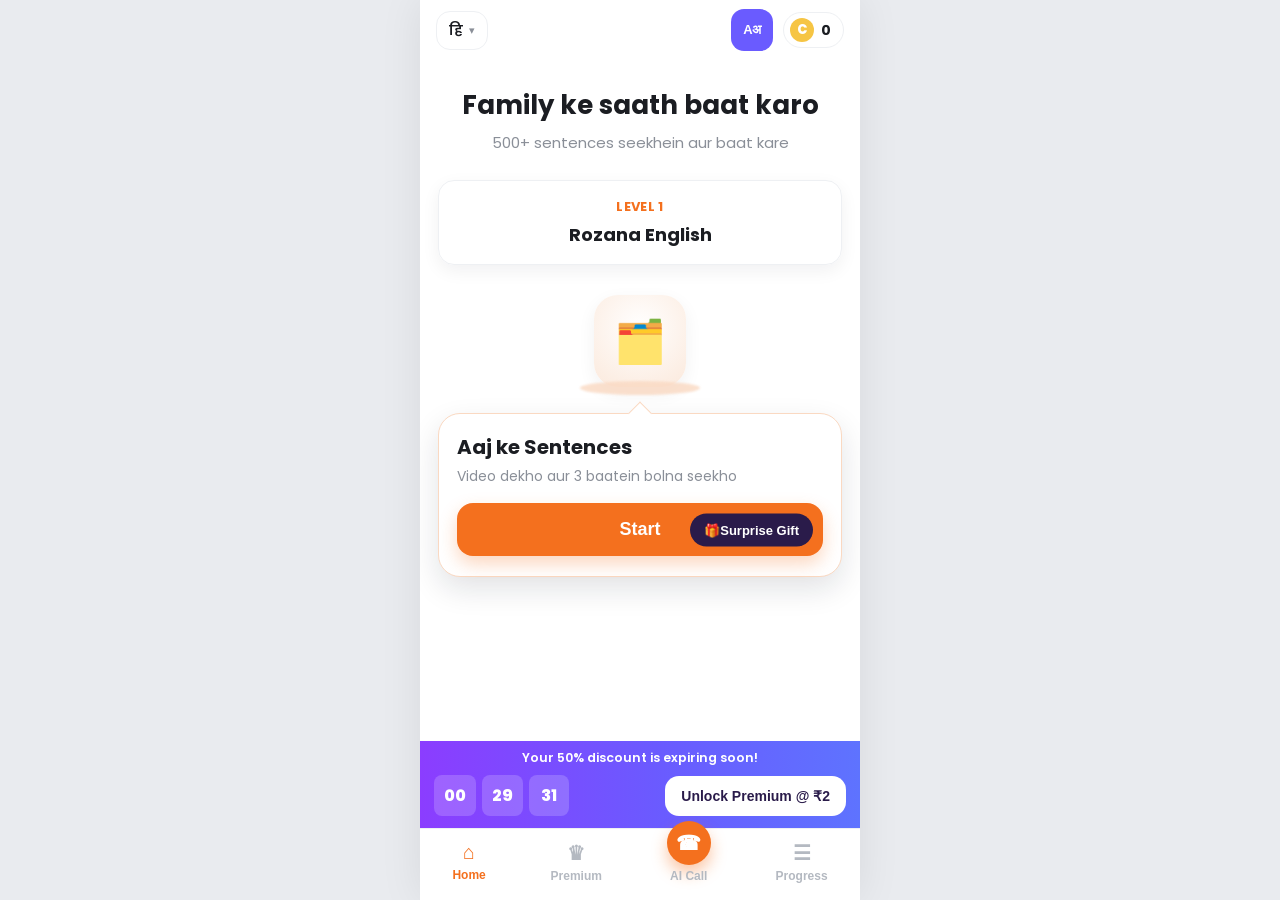
==== speakx_beginner_flow/index.html @ b41ea60f "SpeakX beginner learning flow: situation-based lesson redesign Reframes the absolute-beginner experi" ====
<!DOCTYPE html>
<html lang="en">
<head>
  <meta charset="UTF-8" />
  <meta name="viewport" content="width=device-width, initial-scale=1.0, maximum-scale=1.0, user-scalable=no" />
  <title>SpeakX · Beginner Flow</title>
  <link rel="preconnect" href="https://fonts.googleapis.com" />
  <link rel="preconnect" href="https://fonts.gstatic.com" crossorigin />
  <link href="https://fonts.googleapis.com/css2?family=Poppins:wght@400;500;600;700;800&display=swap" rel="stylesheet" />
  <link rel="stylesheet" href="css/styles.css" />
</head>
<body>
  <div id="app" class="app"><!-- screens render here --></div>

  <!-- modular, non-bundled scripts (run directly via file://) -->
  <script src="js/data/situations.js"></script>
  <script src="js/components.js"></script>
  <script src="js/screens/home.js"></script>
  <script src="js/screens/situation.js"></script>
  <script src="js/app.js"></script>
</body>
</html>
---- speakx_beginner_flow/css/styles.css ----
/* ============================================================
   SpeakX — Beginner Learning Flow
   Design tokens mirror the EXISTING app (do not change branding,
   colors, typography, spacing, card/button styling, nav, etc.)
   ============================================================ */

:root {
  /* Brand */
  --primary: #F4701E;          /* SpeakX orange (Start button, active nav) */
  --primary-strong: #E25E12;
  --primary-soft: #FFF1E8;     /* light orange surface */

  /* Surfaces */
  --bg: #FFFFFF;
  --bg-muted: #F6F7F9;         /* list background */
  --card: #FFFFFF;
  --border: #EEF0F3;
  --shadow-card: 0 6px 18px rgba(17, 24, 39, 0.06);
  --shadow-pop: 0 12px 30px rgba(17, 24, 39, 0.12);

  /* Text */
  --text: #1B1D22;
  --text-muted: #8A8F98;
  --text-faint: #B4B9C1;

  /* Accents reused from existing UI */
  --purple-grad: linear-gradient(90deg, #8B3DFF 0%, #6A5BFF 55%, #5E73FF 100%);
  --coin: #F6C544;
  --coin-soft: #FDF3D6;
  --chevron: var(--primary);

  /* Geometry / spacing system */
  --radius-sm: 12px;
  --radius: 16px;
  --radius-lg: 22px;
  --gap: 16px;
  --pad: 18px;

  --app-max: 440px;            /* phone width */
  --header-h: 60px;
  --nav-h: 72px;
}

* { box-sizing: border-box; -webkit-tap-highlight-color: transparent; }

html, body {
  margin: 0;
  height: 100%;
  background: #E9EBEF;
  font-family: "Poppins", system-ui, -apple-system, "Segoe UI", Roboto, sans-serif;
  color: var(--text);
}

/* Phone shell so the prototype reads like the real app on any screen */
.app {
  position: relative;
  width: 100%;
  max-width: var(--app-max);
  min-height: 100dvh;
  margin: 0 auto;
  background: var(--bg);
  display: flex;
  flex-direction: column;
  overflow: hidden;
  box-shadow: 0 0 40px rgba(0,0,0,0.08);
}

/* ---------- Generic header ---------- */
.appbar {
  height: var(--header-h);
  flex: 0 0 var(--header-h);
  display: flex;
  align-items: center;
  gap: 10px;
  padding: 0 16px;
  background: var(--bg);
}

.lang-pill {
  display: inline-flex; align-items: center; gap: 6px;
  padding: 8px 12px;
  border: 1px solid var(--border);
  border-radius: 14px;
  font-weight: 600; font-size: 14px;
  background: #fff;
}
.lang-pill .chev { color: var(--text-muted); font-size: 11px; }

.icon-btn {
  width: 40px; height: 40px;
  display: inline-flex; align-items: center; justify-content: center;
  border-radius: 12px;
  border: 1px solid var(--border);
  background: #fff;
  cursor: pointer;
}
.translate-pill {
  width: 42px; height: 42px;
  border-radius: 13px;
  display: inline-flex; align-items: center; justify-content: center;
  background: #6A5BFF; color: #fff; font-weight: 700; font-size: 13px;
  letter-spacing: -0.5px;
  border: none; cursor: pointer;
}
.coin-pill {
  display: inline-flex; align-items: center; gap: 7px;
  padding: 5px 12px 5px 6px;
  border-radius: 20px;
  border: 1px solid var(--border);
  background: #fff; font-weight: 700; font-size: 14px;
}
.coin-pill .coin {
  width: 24px; height: 24px; border-radius: 50%;
  background: var(--coin); color: #fff;
  display: inline-flex; align-items: center; justify-content: center;
  font-size: 13px; font-weight: 800;
}
.spacer { flex: 1; }

/* ---------- Scroll body ---------- */
.screen-body {
  flex: 1 1 auto;
  overflow-y: auto;
  -webkit-overflow-scrolling: touch;
}

/* ============================================================
   SCREEN 1 — HOME
   ============================================================ */
.home-hero { text-align: center; padding: 8px 24px 4px; }
.home-hero h1 { font-size: 26px; font-weight: 700; margin: 18px 0 6px; }
.home-hero p { color: var(--text-muted); font-size: 15px; margin: 0; }

.hero-cards-emoji { font-size: 56px; line-height: 1; margin-top: 6px; }

.level-box {
  margin: 22px 18px 0;
  border: 1px solid var(--border);
  border-radius: var(--radius);
  padding: 16px;
  text-align: center;
  box-shadow: var(--shadow-card);
}
.level-box .lvl { color: var(--primary); font-weight: 700; font-size: 13px; letter-spacing: .3px; }
.level-box .lvl-name { font-weight: 700; font-size: 18px; margin-top: 4px; }

/* Lesson node + popup card (mirrors existing "Vocabulary" popover) */
.lesson-node { margin-top: 30px; display: flex; flex-direction: column; align-items: center; }
.node-icon {
  width: 92px; height: 92px; border-radius: 24px;
  background: radial-gradient(circle at 50% 35%, #fff 0%, #FBE9DC 100%);
  display: flex; align-items: center; justify-content: center;
  font-size: 42px;
  box-shadow: var(--shadow-card);
}
.node-base {
  width: 120px; height: 14px; border-radius: 50%;
  background: #FAD9C2; margin-top: -6px; filter: blur(1px); opacity: .8;
}

.lesson-pop {
  position: relative;
  margin: 18px 18px 0;
  background: #fff;
  border: 1.5px solid #FAD9C2;
  border-radius: var(--radius-lg);
  padding: 18px 18px 20px;
  box-shadow: var(--shadow-pop);
}
.lesson-pop::before {
  content: "";
  position: absolute; top: -9px; left: 50%; transform: translateX(-50%) rotate(45deg);
  width: 16px; height: 16px; background: #fff;
  border-left: 1.5px solid #FAD9C2; border-top: 1.5px solid #FAD9C2;
}
.lesson-pop h3 { margin: 0; font-size: 20px; font-weight: 700; }
.lesson-pop .sub { margin: 4px 0 16px; color: var(--text-muted); font-size: 14px; }

.btn-start {
  position: relative;
  width: 100%;
  border: none;
  background: var(--primary);
  color: #fff;
  font-weight: 700; font-size: 18px;
  padding: 16px;
  border-radius: 16px;
  cursor: pointer;
  box-shadow: 0 8px 18px rgba(244,112,30,.28);
}
.btn-start:active { background: var(--primary-strong); transform: translateY(1px); }

.gift-pill {
  position: absolute; right: 10px; top: 50%; transform: translateY(-50%);
  display: inline-flex; align-items: center; gap: 6px;
  background: #2A1B4A; color: #fff;
  padding: 9px 14px; border-radius: 22px;
  font-size: 13px; font-weight: 600;
  pointer-events: none;
}

/* ============================================================
   SCREEN 2 — SITUATION LEARNING
   ============================================================ */
.lesson-appbar {
  height: var(--header-h); flex: 0 0 var(--header-h);
  display: flex; align-items: center; gap: 12px; padding: 0 14px;
}
.close-btn {
  width: 34px; height: 34px; border: none; background: transparent;
  font-size: 22px; cursor: pointer; color: var(--text); line-height: 1;
}
.progress-track {
  flex: 1; height: 8px; border-radius: 6px; background: #EDEFF2; overflow: hidden;
}
.progress-fill {
  height: 100%; width: 0%; border-radius: 6px;
  background: var(--primary); transition: width .35s ease;
}

/* Media (video placeholder area, ~38% screen height) */
.lesson-media {
  position: relative;
  margin: 6px 16px 0;
  height: 38vh; max-height: 360px; min-height: 220px;
  border-radius: var(--radius-lg);
  overflow: hidden;
  background: #11131A;
  box-shadow: var(--shadow-card);
}
.lesson-media video {
  width: 100%; height: 100%; object-fit: cover; display: block;
}
.media-badge {
  position: absolute; top: 12px; left: 12px;
  background: rgba(0,0,0,.55); color:#fff; backdrop-filter: blur(4px);
  font-size: 12px; font-weight: 600; padding: 6px 12px; border-radius: 20px;
}
.sound-toggle {
  position: absolute; bottom: 12px; right: 12px;
  width: 42px; height: 42px; border-radius: 50%;
  border: none; cursor: pointer;
  background: rgba(0,0,0,.55); color:#fff; backdrop-filter: blur(4px);
  font-size: 18px; display: inline-flex; align-items: center; justify-content: center;
}

/* Lesson context */
.lesson-section { padding: 18px 18px 4px; }
.lesson-section .eyebrow { color: var(--text-muted); font-size: 14px; font-weight: 600; margin: 0 0 8px; }
.context-line {
  display: flex; align-items: center; gap: 10px;
  font-size: 19px; font-weight: 700; color: var(--text); margin: 0;
}
.context-line .emoji { font-size: 24px; }

/* Progress label */
.progress-row {
  display: flex; align-items: center; justify-content: space-between;
  padding: 18px 18px 10px;
}
.progress-row .label { font-weight: 700; font-size: 15px; }
.progress-row .count { color: var(--primary); font-weight: 700; font-size: 15px; }

/* Task list */
.task-list { padding: 0 16px 24px; background: var(--bg-muted); margin-top: 4px; padding-top: 14px; }
.task-card {
  display: flex; align-items: center; gap: 14px;
  background: #fff; border: 1px solid var(--border);
  border-radius: var(--radius); padding: 16px;
  margin-bottom: 14px; cursor: pointer;
  box-shadow: var(--shadow-card);
  transition: transform .12s ease, box-shadow .12s ease;
}
.task-card:active { transform: scale(.99); }
.task-card.done { background: #FBFCFE; }
.task-icon {
  width: 48px; height: 48px; flex: 0 0 48px;
  border-radius: 14px; background: var(--primary-soft);
  display: inline-flex; align-items: center; justify-content: center;
  font-size: 24px;
}
.task-title { flex: 1; font-size: 16.5px; font-weight: 600; color: var(--text); }
.task-right { display: inline-flex; align-items: center; }
.task-check {
  width: 24px; height: 24px; border-radius: 50%;
  background: var(--primary); color:#fff;
  display: none; align-items: center; justify-content: center; font-size: 14px;
}
.task-card.done .task-check { display: inline-flex; }
.task-card.done .chevron { display: none; }
.chevron { color: var(--chevron); font-size: 22px; font-weight: 700; line-height: 1; }

/* ============================================================
   PREMIUM BANNER (existing component — unchanged styling)
   ============================================================ */
.premium-banner {
  background: var(--purple-grad);
  color: #fff;
  padding: 8px 14px 12px;
}
.premium-banner .pb-top { text-align: center; font-size: 12.5px; font-weight: 600; margin-bottom: 8px; }
.premium-banner .pb-row { display: flex; align-items: center; justify-content: space-between; gap: 12px; }
.timer { display: flex; gap: 6px; }
.timer .seg {
  background: rgba(255,255,255,.18); border-radius: 8px;
  padding: 8px 10px; font-weight: 800; font-size: 16px; min-width: 40px; text-align: center;
}
.unlock-btn {
  background: #fff; color: #2A1B4A; border: none;
  font-weight: 700; font-size: 14px; padding: 12px 16px; border-radius: 14px; cursor: pointer;
}

/* ============================================================
   BOTTOM NAV (existing component — unchanged)
   ============================================================ */
.bottom-nav {
  flex: 0 0 var(--nav-h); height: var(--nav-h);
  display: flex; align-items: center; justify-content: space-around;
  border-top: 1px solid var(--border); background: #fff;
  padding-bottom: 6px;
}
.nav-item {
  display: flex; flex-direction: column; align-items: center; gap: 4px;
  color: var(--text-faint); font-size: 12px; font-weight: 600;
  border: none; background: none; cursor: pointer;
}
.nav-item.active { color: var(--primary); }
.nav-item .nav-ico { font-size: 20px; }
.nav-item.call .nav-ico {
  width: 44px; height: 44px; margin-top: -20px;
  background: var(--primary); color: #fff; border-radius: 50%;
  display: inline-flex; align-items: center; justify-content: center;
  box-shadow: 0 8px 16px rgba(244,112,30,.4);
}

/* Toast / placeholder feedback for task tap */
.toast {
  position: fixed; left: 50%; bottom: calc(var(--nav-h) + 20px);
  transform: translateX(-50%) translateY(20px);
  background: #1B1D22; color: #fff; padding: 12px 18px; border-radius: 14px;
  font-size: 14px; font-weight: 600; opacity: 0; pointer-events: none;
  transition: opacity .25s ease, transform .25s ease; z-index: 50;
  max-width: 86%; text-align: center;
}
.toast.show { opacity: 1; transform: translateX(-50%) translateY(0); }

.hidden { display: none !important; }
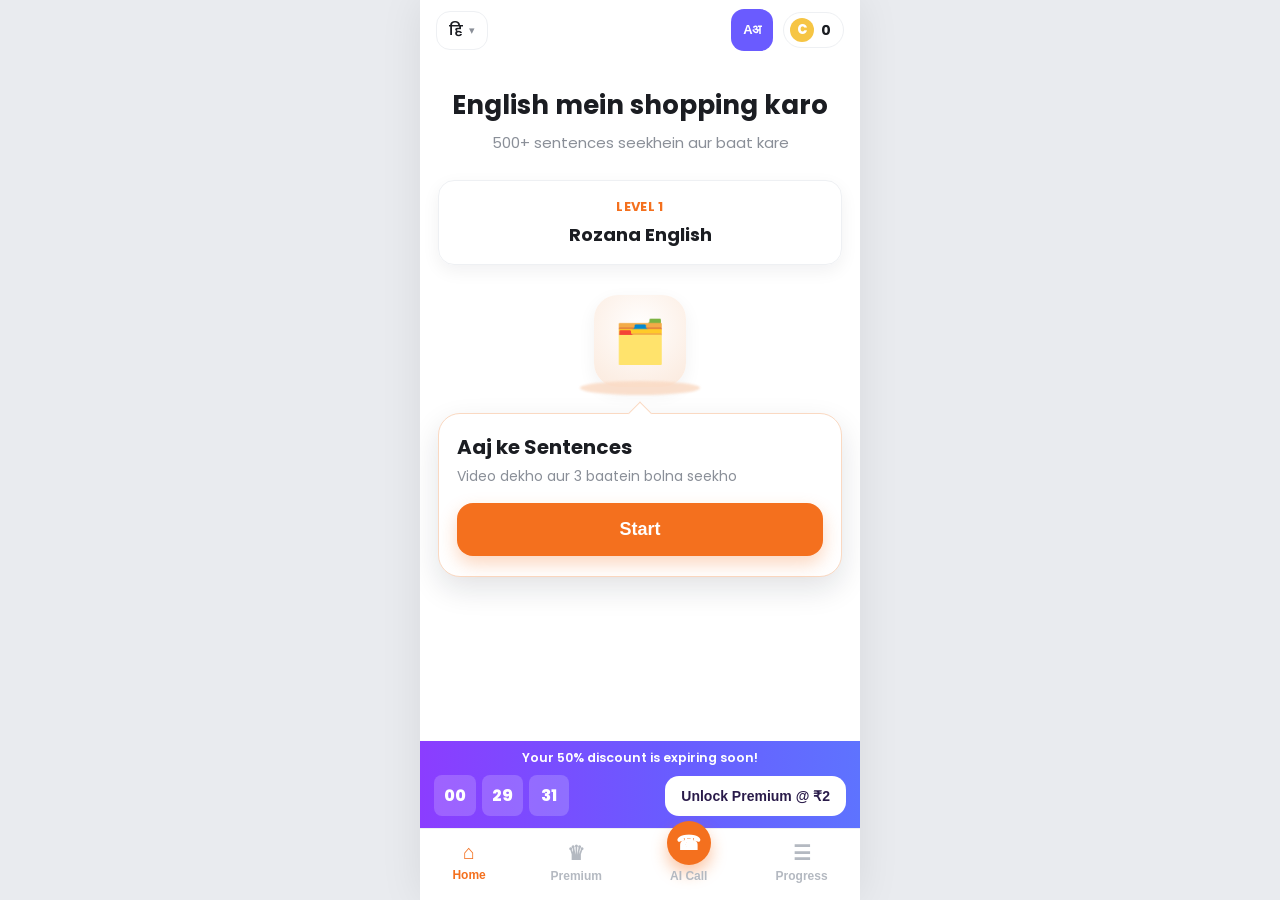
==== commit 62057fd8: "v2: cache-bust JS/CSS assets so updates load reliably Append ?v=2 to script/stylesheet srcs so brows" ====
--- a/speakx_beginner_flow/index.html
+++ b/speakx_beginner_flow/index.html
@@ -7,16 +7,20 @@
   <link rel="preconnect" href="https://fonts.googleapis.com" />
   <link rel="preconnect" href="https://fonts.gstatic.com" crossorigin />
   <link href="https://fonts.googleapis.com/css2?family=Poppins:wght@400;500;600;700;800&display=swap" rel="stylesheet" />
-  <link rel="stylesheet" href="css/styles.css" />
+  <link rel="stylesheet" href="css/styles.css?v=2" />
 </head>
 <body>
   <div id="app" class="app"><!-- screens render here --></div>
 
   <!-- modular, non-bundled scripts (run directly via file://) -->
-  <script src="js/data/situations.js"></script>
-  <script src="js/components.js"></script>
-  <script src="js/screens/home.js"></script>
-  <script src="js/screens/situation.js"></script>
-  <script src="js/app.js"></script>
+  <script src="js/state.js?v=2"></script>
+  <script src="js/data/situations.js?v=2"></script>
+  <script src="js/components.js?v=2"></script>
+  <script src="js/lesson/steps.js?v=2"></script>
+  <script src="js/lesson/lessonScreen.js?v=2"></script>
+  <script src="js/screens/home.js?v=2"></script>
+  <script src="js/screens/situation.js?v=2"></script>
+  <script src="js/screens/lessonComplete.js?v=2"></script>
+  <script src="js/app.js?v=2"></script>
 </body>
 </html>
--- a/speakx_beginner_flow/css/styles.css
+++ b/speakx_beginner_flow/css/styles.css
@@ -345,3 +345,195 @@
 .toast.show { opacity: 1; transform: translateX(-50%) translateY(0); }
 
 .hidden { display: none !important; }
+
+/* ============================================================
+   LESSON FLOW (Listen / Speak / Arrange / Fill Blank / Real Life)
+   Reuses existing tokens; mirrors the reference screenshots.
+   ============================================================ */
+.lesson-body { flex: 1 1 auto; overflow-y: auto; display: flex; flex-direction: column; }
+.lesson-body .grow { flex: 1; }
+
+/* faint background watermark like the reference screens */
+.lesson-body::before {
+  content: ""; position: absolute; inset: 90px 0 0; z-index: 0;
+  background: radial-gradient(circle at 50% 22%, rgba(244,112,30,.05), transparent 60%);
+  pointer-events: none;
+}
+.lesson-body > * { position: relative; z-index: 1; }
+
+/* Audio buttons */
+.audio-btn {
+  width: 54px; height: 54px; border-radius: 50%; border: none; cursor: pointer;
+  background: #EEF1F4; color: #6B7280; font-size: 22px;
+  display: inline-flex; align-items: center; justify-content: center; flex: 0 0 auto;
+}
+.audio-btn.primary { background: var(--primary); color: #fff; box-shadow: 0 8px 18px rgba(244,112,30,.32); }
+.audio-btn.center { margin: 22px auto 0; display: flex; }
+.audio-btn.playing { animation: a-pulse 0.9s ease infinite; }
+@keyframes a-pulse { 0%,100% { transform: scale(1); } 50% { transform: scale(1.09); } }
+
+/* Photo (kirana / shopkeeper) */
+.lesson-photo {
+  margin: 10px 16px 0; border-radius: var(--radius-lg); overflow: hidden;
+  height: 30vh; max-height: 270px; min-height: 160px; background: #11131A; box-shadow: var(--shadow-card);
+}
+.lesson-photo img, .lesson-photo video { width: 100%; height: 100%; object-fit: cover; display: block; }
+.lesson-photo.avatar { height: auto; min-height: 0; width: 130px; margin: 8px auto 0; border-radius: 50%; aspect-ratio: 1; }
+
+/* Sentence card */
+.sentence-card {
+  margin: 20px 18px 0; background: #fff; border: 1.5px solid var(--border);
+  border-radius: var(--radius-lg); padding: 22px 20px; text-align: center; box-shadow: var(--shadow-card);
+}
+.sentence-card.active { border-color: var(--primary); }
+.sentence-card.correct { border-color: #37B24D; background: #F2FBF4; }
+.sentence-card .en { font-size: 23px; font-weight: 700; color: var(--text); }
+.sentence-card.correct .en { color: #2B8A3E; }
+.sentence-card .divider { border-top: 1px dashed #D5DAE0; margin: 14px 26px; }
+.sentence-card .hi { font-size: 16px; color: var(--text-muted); }
+.listen-line { display: flex; align-items: center; justify-content: center; gap: 10px; margin-top: 18px; }
+.listen-line .lbl { font-weight: 700; color: var(--primary); }
+
+/* Speak controls */
+.speak-label { text-align: center; margin-top: 8px; }
+.speak-tooltip {
+  display: inline-block; background: var(--primary-soft); color: var(--text); font-weight: 700;
+  padding: 8px 16px; border-radius: 14px; position: relative;
+}
+.speak-tooltip::after {
+  content: ""; position: absolute; left: 50%; bottom: -7px; transform: translateX(-50%) rotate(45deg);
+  width: 14px; height: 14px; background: var(--primary-soft);
+}
+.mic-row { display: flex; align-items: center; justify-content: center; gap: 26px; padding: 14px 0 22px; }
+.mic-btn {
+  width: 84px; height: 84px; border-radius: 50%; border: none; cursor: pointer;
+  background: var(--primary); color: #fff; font-size: 30px;
+  display: inline-flex; align-items: center; justify-content: center;
+  box-shadow: 0 0 0 8px rgba(244,112,30,.16), 0 10px 22px rgba(244,112,30,.4);
+}
+.mic-btn.listening { animation: mic-pulse 0.9s ease infinite; }
+@keyframes mic-pulse {
+  0%,100% { box-shadow: 0 0 0 6px rgba(244,112,30,.22), 0 10px 22px rgba(244,112,30,.4); }
+  50%     { box-shadow: 0 0 0 20px rgba(244,112,30,.06), 0 10px 22px rgba(244,112,30,.4); }
+}
+.side-btn {
+  min-width: 48px; height: 48px; padding: 0 16px; border-radius: 14px; border: 1px solid var(--border);
+  background: #fff; cursor: pointer; font-size: 17px; font-weight: 600; color: var(--text);
+  display: inline-flex; align-items: center; justify-content: center;
+}
+
+/* Instruction heading */
+.lesson-instruction { padding: 16px 18px 0; }
+.lesson-instruction h2 { font-size: 20px; font-weight: 700; margin: 0; }
+
+/* Arrange words */
+.answer-slots {
+  min-height: 56px; margin: 18px 16px 0; border-bottom: 2px solid var(--border);
+  display: flex; flex-wrap: wrap; gap: 10px; padding-bottom: 12px;
+}
+.answer-slots.correct { border-color: #37B24D; }
+.answer-slots.wrong { border-color: #E03131; }
+.chips-bank { display: flex; flex-wrap: wrap; gap: 12px; justify-content: center; padding: 26px 16px 0; }
+.chip {
+  background: #fff; border: 1px solid var(--border); border-radius: 14px; padding: 12px 18px;
+  font-size: 16px; font-weight: 600; cursor: pointer; box-shadow: 0 2px 0 rgba(17,24,39,.06); user-select: none;
+}
+.chip.used { opacity: .32; pointer-events: none; }
+.chip.in-answer { background: var(--primary-soft); border-color: #F6C9A8; }
+
+/* MCQ options */
+.options { padding: 8px 18px 0; display: flex; flex-direction: column; gap: 14px; }
+.option-card {
+  border: 1.5px solid var(--border); border-radius: 16px; padding: 18px; text-align: center;
+  font-size: 18px; font-weight: 700; background: #fff; cursor: pointer; box-shadow: var(--shadow-card); color: var(--text);
+}
+.option-card.correct { border-color: #37B24D; background: #F2FBF4; color: #2B8A3E; }
+.option-card.wrong { border-color: #E03131; background: #FFF5F5; color: #C92A2A; }
+.option-card.locked { pointer-events: none; }
+
+/* Real-life conversation */
+.convo-card {
+  margin: 18px 18px 0; background: #fff; border: 1px solid var(--border); border-radius: var(--radius-lg);
+  padding: 18px; box-shadow: var(--shadow-card);
+}
+.convo-line { display: flex; gap: 10px; align-items: center; font-size: 17px; font-weight: 600; }
+.convo-q { margin: 20px 18px 0; font-size: 18px; font-weight: 700; text-align: center; }
+.answer-btn {
+  margin: 18px; width: calc(100% - 36px); border: 2px solid var(--primary); background: var(--primary-soft);
+  color: var(--text); font-size: 18px; font-weight: 700; padding: 18px; border-radius: 16px; cursor: pointer;
+}
+.answer-btn.correct { border-color: #37B24D; background: #F2FBF4; color: #2B8A3E; }
+
+/* Footer / continue */
+.lesson-footer { padding: 16px 18px calc(16px + env(safe-area-inset-bottom)); }
+.btn-continue {
+  width: 100%; border: none; border-radius: 16px; padding: 17px; font-size: 18px; font-weight: 700;
+  color: #fff; cursor: pointer; background: var(--primary); box-shadow: 0 8px 18px rgba(244,112,30,.3);
+}
+.btn-continue:disabled { opacity: .4; cursor: default; box-shadow: none; }
+.btn-continue.green { background: #37B24D; box-shadow: 0 8px 18px rgba(55,178,77,.3); }
+
+/* Success panel */
+.success-panel {
+  position: sticky; bottom: 0; z-index: 5;
+  background: #fff; border-top: 1px solid #E7F5EC;
+  padding: 16px 18px calc(16px + env(safe-area-inset-bottom)); box-shadow: 0 -8px 24px rgba(0,0,0,.06);
+}
+/* keep the orange Continue (Listen step) pinned too */
+.lesson-footer { position: sticky; bottom: 0; background: #fff; z-index: 5; }
+.success-panel .head { display: flex; align-items: center; gap: 10px; font-size: 19px; font-weight: 800; color: #2B8A3E; margin-bottom: 12px; }
+.success-panel .check { width: 26px; height: 26px; border-radius: 50%; background: #37B24D; color: #fff; display: inline-flex; align-items: center; justify-content: center; font-size: 15px; }
+
+/* Lesson complete */
+.complete-screen { display: flex; flex-direction: column; height: 100%; text-align: center; padding: 0 24px; }
+.complete-body { flex: 1; display: flex; flex-direction: column; align-items: center; justify-content: center; }
+.complete-emoji { font-size: 84px; line-height: 1; }
+.complete-screen h1 { font-size: 26px; font-weight: 800; margin: 14px 0 6px; }
+.complete-screen .msg { color: var(--text-muted); font-size: 15px; margin: 0 6px; }
+.learned-pill {
+  margin-top: 20px; background: #F2FBF4; border: 1px solid #C3E6CB; color: #2B8A3E; font-weight: 700;
+  padding: 12px 18px; border-radius: 14px; display: inline-flex; gap: 8px; align-items: center;
+}
+
+/* Home: completed + locked next card */
+.done-badge {
+  position: absolute; top: -12px; right: 16px; background: #37B24D; color: #fff;
+  font-size: 12px; font-weight: 700; padding: 6px 12px; border-radius: 20px; display: inline-flex; gap: 6px; align-items: center;
+}
+.btn-start.locked { background: #C9CED6; box-shadow: none; cursor: pointer; }
+
+/* Placeholder media (no video uploaded yet) */
+.lesson-media.placeholder, .lesson-photo.placeholder {
+  background: linear-gradient(135deg, #FFF1E8 0%, #F3EEFF 100%);
+  display: flex; align-items: center; justify-content: center;
+}
+.lesson-media.placeholder .ph-inner, .lesson-photo.placeholder .ph-inner {
+  text-align: center; color: var(--text-muted);
+}
+.ph-emoji { font-size: 40px; }
+.ph-sub { font-size: 13px; font-weight: 600; margin-top: 4px; }
+.lesson-photo.placeholder { min-height: 150px; }
+
+/* Emoji avatar (speak step without a real image) */
+.lesson-photo.emoji-avatar {
+  background: var(--primary-soft); display: flex; align-items: center; justify-content: center;
+}
+.lesson-photo.emoji-avatar span { font-size: 56px; }
+
+/* Context chip (Listen step "when to say it") */
+.chip-row { display: flex; justify-content: center; margin-top: 16px; }
+.context-chip {
+  background: var(--primary-soft); color: var(--primary-strong); font-weight: 700;
+  padding: 8px 16px; border-radius: 20px; font-size: 14px; border: 1px solid #F6C9A8;
+}
+
+/* Context subtitle on the task-list screen */
+.context-sub { margin: 6px 0 0; color: var(--text-muted); font-size: 15px; }
+
+/* MCQ helper line */
+.mcq-helper { padding: 6px 18px 4px; margin: 0; color: var(--text-muted); font-size: 16px; }
+
+/* Confetti celebration */
+.celebrate { position: absolute; inset: 0; pointer-events: none; overflow: hidden; z-index: 40; }
+.confetti { position: absolute; top: -24px; width: 9px; height: 14px; border-radius: 2px; animation: fall linear forwards; }
+@keyframes fall { to { transform: translateY(115vh) rotate(560deg); opacity: .85; } }
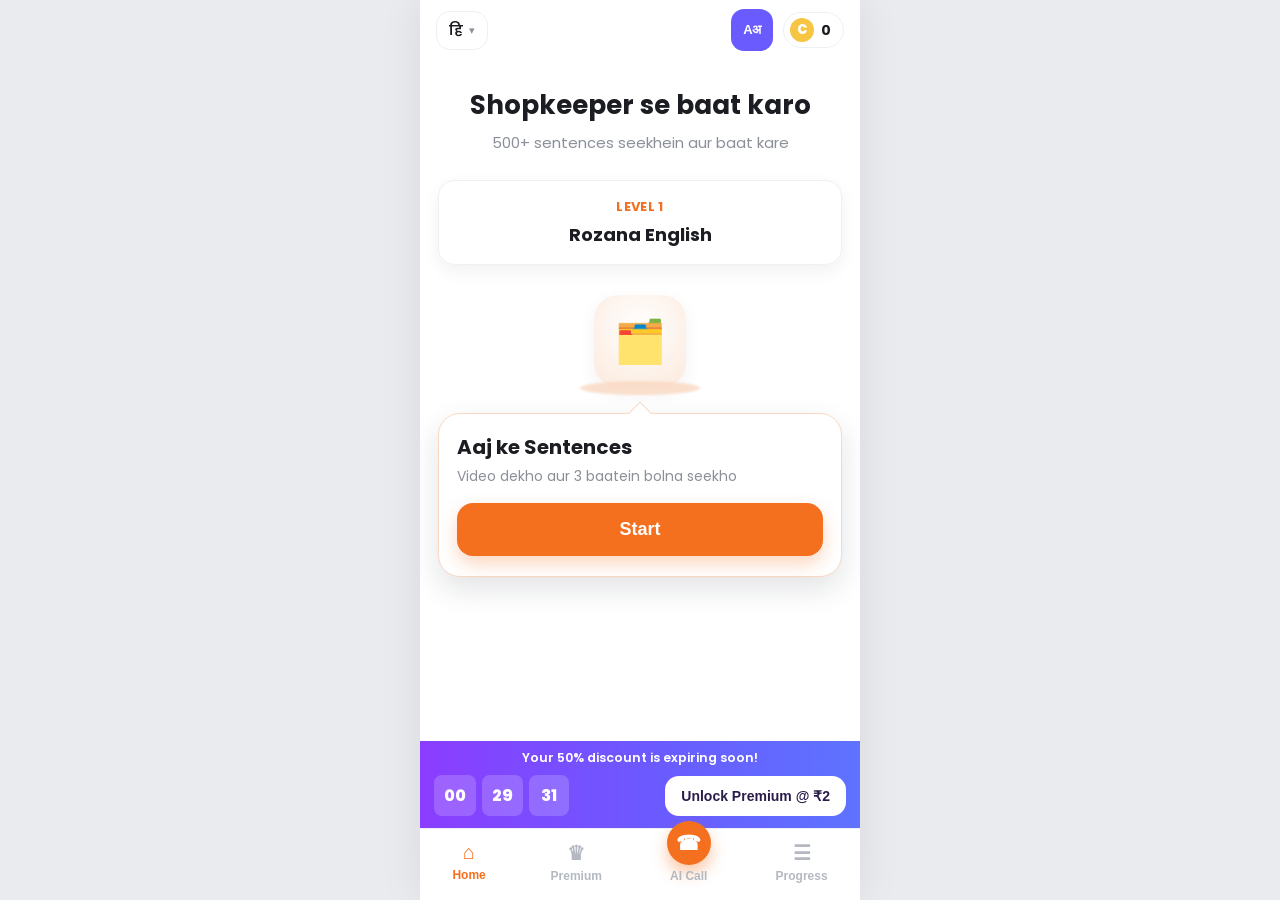
==== commit 6bb4bed9: "Merge keneisha-lesson-media: data-driven lesson videos + grammar intro Bring in Keneisha's branch (f" ====
--- a/speakx_beginner_flow/index.html
+++ b/speakx_beginner_flow/index.html
@@ -7,20 +7,20 @@
   <link rel="preconnect" href="https://fonts.googleapis.com" />
   <link rel="preconnect" href="https://fonts.gstatic.com" crossorigin />
   <link href="https://fonts.googleapis.com/css2?family=Poppins:wght@400;500;600;700;800&display=swap" rel="stylesheet" />
-  <link rel="stylesheet" href="css/styles.css?v=2" />
+  <link rel="stylesheet" href="css/styles.css?v=5" />
 </head>
 <body>
   <div id="app" class="app"><!-- screens render here --></div>
 
   <!-- modular, non-bundled scripts (run directly via file://) -->
-  <script src="js/state.js?v=2"></script>
-  <script src="js/data/situations.js?v=2"></script>
-  <script src="js/components.js?v=2"></script>
-  <script src="js/lesson/steps.js?v=2"></script>
-  <script src="js/lesson/lessonScreen.js?v=2"></script>
-  <script src="js/screens/home.js?v=2"></script>
-  <script src="js/screens/situation.js?v=2"></script>
-  <script src="js/screens/lessonComplete.js?v=2"></script>
-  <script src="js/app.js?v=2"></script>
+  <script src="js/state.js?v=5"></script>
+  <script src="js/data/situations.js?v=5"></script>
+  <script src="js/components.js?v=5"></script>
+  <script src="js/lesson/steps.js?v=5"></script>
+  <script src="js/lesson/lessonScreen.js?v=5"></script>
+  <script src="js/screens/home.js?v=5"></script>
+  <script src="js/screens/situation.js?v=5"></script>
+  <script src="js/screens/lessonComplete.js?v=5"></script>
+  <script src="js/app.js?v=5"></script>
 </body>
 </html>
--- a/speakx_beginner_flow/css/styles.css
+++ b/speakx_beginner_flow/css/styles.css
@@ -371,6 +371,12 @@
 .audio-btn.center { margin: 22px auto 0; display: flex; }
 .audio-btn.playing { animation: a-pulse 0.9s ease infinite; }
 @keyframes a-pulse { 0%,100% { transform: scale(1); } 50% { transform: scale(1.09); } }
+/* Temporary attention glow — cues the user to tap Listen at the video's call-to-action */
+.audio-btn.glow { animation: a-glow 1s ease-in-out infinite; }
+@keyframes a-glow {
+  0%,100% { box-shadow: 0 0 0 0 rgba(244,112,30,.55); transform: scale(1); }
+  50%     { box-shadow: 0 0 0 12px rgba(244,112,30,0); transform: scale(1.08); }
+}
 
 /* Photo (kirana / shopkeeper) */
 .lesson-photo {
